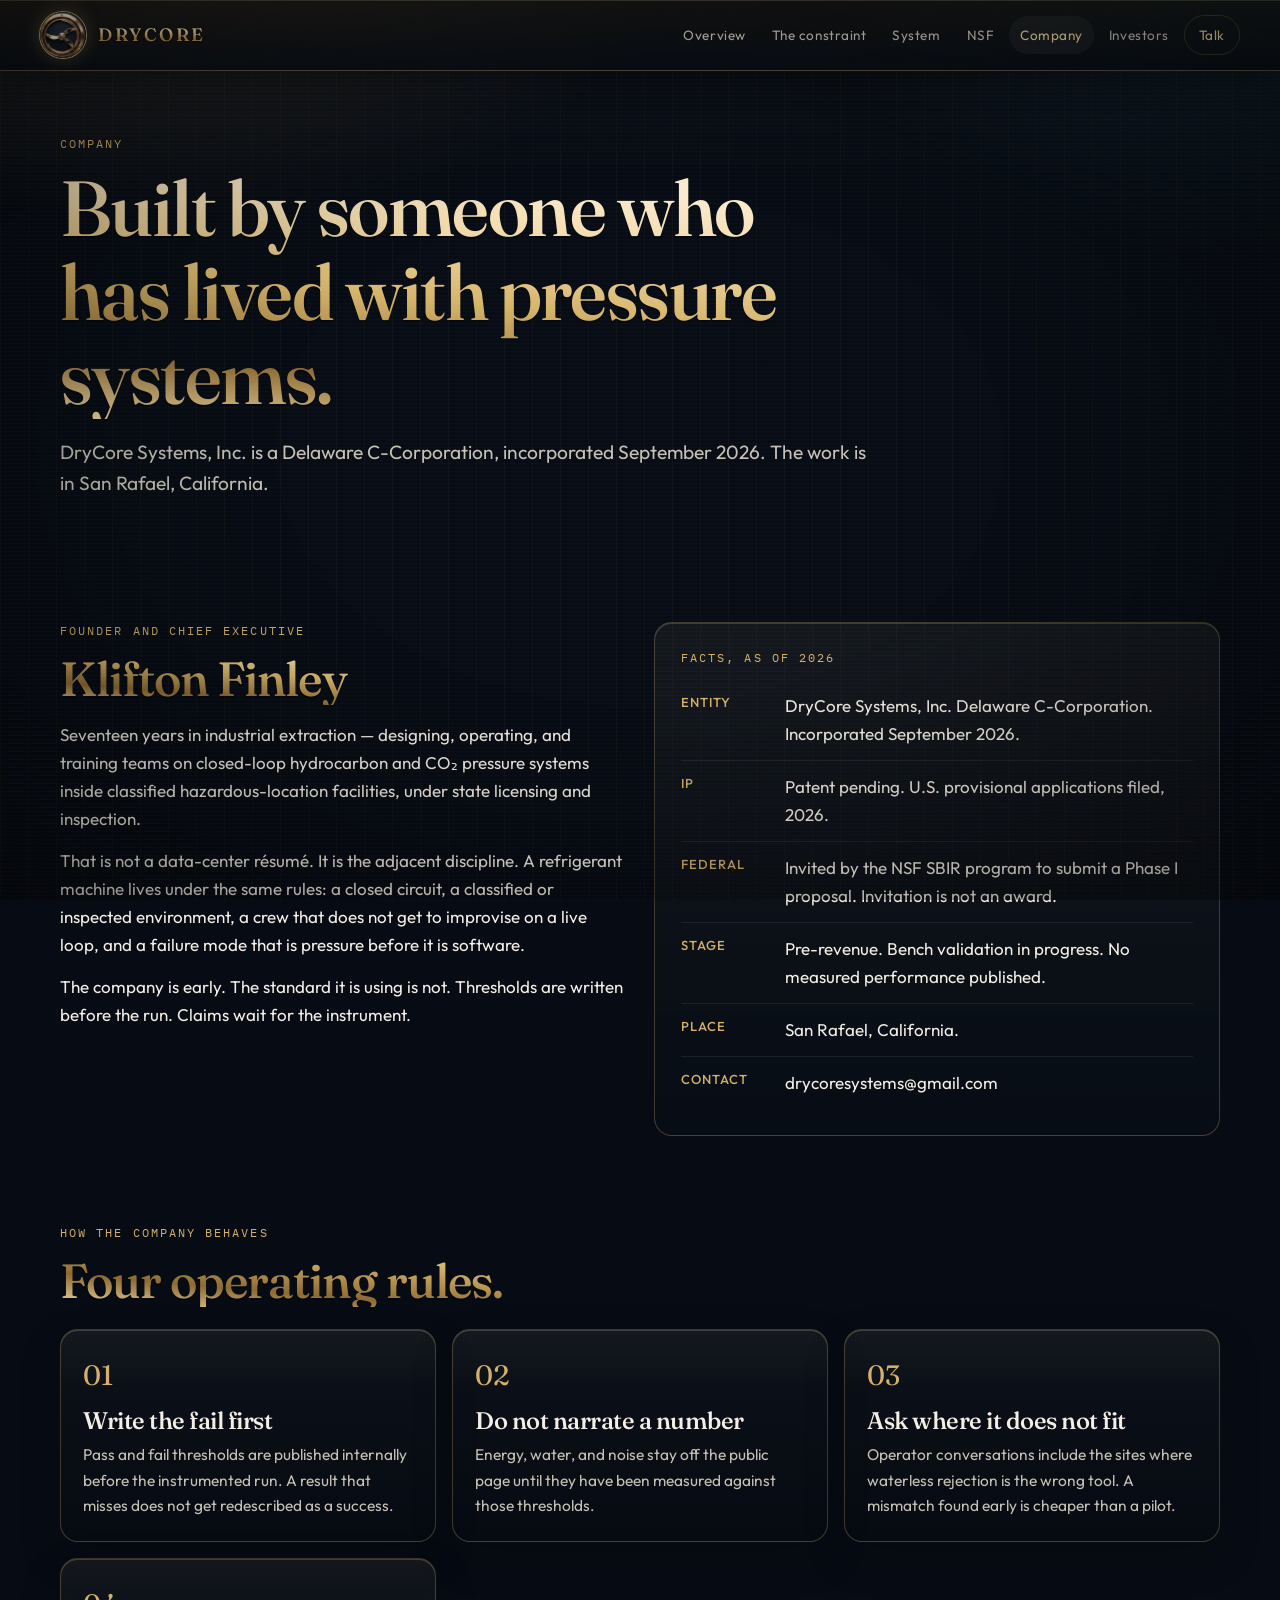
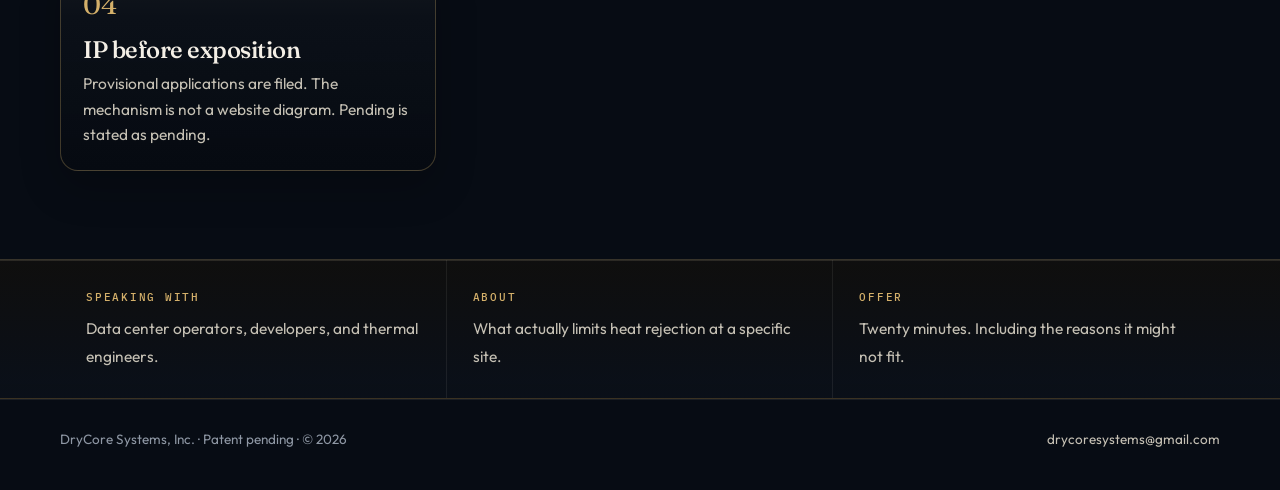
==== company.html @ 339e8fa3 "Add files via upload flatten asset paths" ====
<!doctype html>
<html lang="en">
<head>
<meta charset="utf-8">
<meta name="viewport" content="width=device-width,initial-scale=1">
<title>Company — DryCore Systems</title>
<meta name="description" content="DryCore Systems, Inc. Founder Klifton Finley. Delaware C-Corporation, September 2026. San Rafael, California.">
<meta name="theme-color" content="#070d16">
<link rel="preconnect" href="https://fonts.googleapis.com">
<link rel="preconnect" href="https://fonts.gstatic.com" crossorigin>
<link href="https://fonts.googleapis.com/css2?family=Fraunces:opsz,wght@9..144,500;9..144,600&family=IBM+Plex+Mono:wght@400;500&family=Outfit:wght@360;460;540&display=swap" rel="stylesheet">
<link rel="stylesheet" href="site.css">
<link rel="icon" href="emblem.jpg">
</head>
<body>
<div class="progress"></div>
<header class="nav">
  <a class="brand" href="index.html"><img src="emblem.jpg" alt=""><b>DRY<span>CORE</span></b></a>
  <button class="menu-btn" aria-label="Menu">Menu</button>
  <nav class="nav-links">
    <a href="index.html">Overview</a>
    <a href="problem.html">The constraint</a>
    <a href="technology.html">System</a>
    <a href="nsf.html">NSF</a>
    <a href="company.html" aria-current="page">Company</a>
    <a href="investors.html">Investors</a>
    <a class="nav-cta" href="contact.html">Talk</a>
  </nav>
</header>
<main>
  <div class="wrap page-hero">
    <p class="kicker">Company</p>
    <h1>Built by someone who has lived with pressure systems.</h1>
    <p class="lede" style="margin-top:18px">DryCore Systems, Inc. is a Delaware C-Corporation, incorporated September 2026. The work is in San Rafael, California.</p>
  </div>

  <section class="block">
    <div class="wrap two">
      <div>
        <p class="kicker">Founder and chief executive</p>
        <h2>Klifton Finley</h2>
        <p style="margin-top:16px">Seventeen years in industrial extraction — designing, operating, and training teams on closed-loop hydrocarbon and CO₂ pressure systems inside classified hazardous-location facilities, under state licensing and inspection.</p>
        <p>That is not a data-center résumé. It is the adjacent discipline. A refrigerant machine lives under the same rules: a closed circuit, a classified or inspected environment, a crew that does not get to improvise on a live loop, and a failure mode that is pressure before it is software.</p>
        <p>The company is early. The standard it is using is not. Thresholds are written before the run. Claims wait for the instrument.</p>
      </div>
      <div class="panel">
        <p class="kicker">Facts, as of 2026</p>
        <ul class="list">
          <li><strong>Entity</strong><span>DryCore Systems, Inc. Delaware C-Corporation. Incorporated September 2026.</span></li>
          <li><strong>IP</strong><span>Patent pending. U.S. provisional applications filed, 2026.</span></li>
          <li><strong>Federal</strong><span>Invited by the NSF SBIR program to submit a Phase I proposal. Invitation is not an award.</span></li>
          <li><strong>Stage</strong><span>Pre-revenue. Bench validation in progress. No measured performance published.</span></li>
          <li><strong>Place</strong><span>San Rafael, California.</span></li>
          <li><strong>Contact</strong><span>drycoresystems@gmail.com</span></li>
        </ul>
      </div>
    </div>
  </section>

  <section class="block" style="padding-top:0">
    <div class="wrap">
      <p class="kicker">How the company behaves</p>
      <h2>Four operating rules.</h2>
      <div class="cards" style="margin-top:22px">
        <article class="card"><div class="num">01</div><h3>Write the fail first</h3><p>Pass and fail thresholds are published internally before the instrumented run. A result that misses does not get redescribed as a success.</p></article>
        <article class="card"><div class="num">02</div><h3>Do not narrate a number</h3><p>Energy, water, and noise stay off the public page until they have been measured against those thresholds.</p></article>
        <article class="card"><div class="num">03</div><h3>Ask where it does not fit</h3><p>Operator conversations include the sites where waterless rejection is the wrong tool. A mismatch found early is cheaper than a pilot.</p></article>
        <article class="card"><div class="num">04</div><h3>IP before exposition</h3><p>Provisional applications are filed. The mechanism is not a website diagram. Pending is stated as pending.</p></article>
      </div>
    </div>
  </section>

  <section class="strip">
    <div class="wrap strip-grid">
      <article><b>Speaking with</b><span>Data center operators, developers, and thermal engineers.</span></article>
      <article><b>About</b><span>What actually limits heat rejection at a specific site.</span></article>
      <article><b>Offer</b><span>Twenty minutes. Including the reasons it might not fit.</span></article>
    </div>
  </section>
</main>
<footer>
  <div class="wrap foot">
    <div>DryCore Systems, Inc. · Patent pending · © 2026</div>
    <div><a href="mailto:drycoresystems@gmail.com">drycoresystems@gmail.com</a></div>
  </div>
</footer>
<script src="site.js"></script>
</body>
</html>
---- site.css ----
/* DryCore Systems — institutional site
   Palette from the mark: deep navy, brushed gold, cream.
   Night cyan and sunset amber used as secondary atmosphere only. */

:root {
  --navy: #070d16;
  --navy-2: #0c1624;
  --navy-3: #122033;
  --navy-4: #182a40;
  --gold: #d4b06a;
  --gold-2: #f0d7a2;
  --gold-dim: #8d7344;
  --bronze: #a88455;
  --ink: #f4efe6;
  --ink-2: #c5c0b4;
  --ink-3: #8e97a4;
  --line: rgba(212, 176, 106, 0.22);
  --line-soft: rgba(244, 239, 230, 0.08);
  --cyan: #7ee7f2;
  --cyan-dim: #1c6f7c;
  --amber: #e7a15a;
  --danger: #d67b6a;
  --shadow: 0 30px 80px rgba(0, 0, 0, 0.45);
  --serif: "Fraunces", "Iowan Old Style", Palatino, serif;
  --sans: "Outfit", "Avenir Next", "Segoe UI", sans-serif;
  --mono: "IBM Plex Mono", ui-monospace, monospace;
  --max: 1160px;
  --pad: clamp(20px, 4vw, 40px);
}

* { box-sizing: border-box; }
html { scroll-behavior: smooth; -webkit-text-size-adjust: 100%; }
body {
  margin: 0;
  color: var(--ink);
  font-family: var(--sans);
  font-size: 17px;
  line-height: 1.65;
  font-weight: 400;
  text-rendering: optimizeLegibility;
  background-color: #070c14;
  background-image:
    radial-gradient(900px 520px at 12% -10%, rgba(212, 176, 106, 0.16), transparent 60%),
    radial-gradient(800px 480px at 100% 0%, rgba(40, 110, 130, 0.18), transparent 55%),
    linear-gradient(180deg, rgba(255,255,255,0.025), transparent 180px),
    repeating-linear-gradient(0deg, rgba(244,239,230,0.015) 0 1px, transparent 1px 4px),
    repeating-linear-gradient(90deg, rgba(212,176,106,0.035) 0 1px, transparent 1px 28px);
  background-attachment: fixed;
}
body::before {
  content: "";
  pointer-events: none;
  position: fixed;
  inset: 0;
  z-index: 70;
  opacity: 0.18;
  background-image: url("data:image/svg+xml;utf8,<svg xmlns='http://www.w3.org/2000/svg' width='220' height='220'><filter id='n'><feTurbulence type='fractalNoise' baseFrequency='.8' numOctaves='2' stitchTiles='stitch'/></filter><rect width='100%' height='100%' filter='url(%23n)' opacity='.55'/></svg>");
  mix-blend-mode: overlay;
}
body::after {
  content: "";
  pointer-events: none;
  position: fixed;
  inset: 0;
  z-index: 69;
  background: radial-gradient(ellipse at center, transparent 40%, rgba(0,0,0,.45) 100%);
}
::selection { background: rgba(212, 176, 106, 0.35); color: #fff; }
img { max-width: 100%; display: block; }
a { color: var(--gold-2); text-decoration: none; }
button, input, textarea { font-family: inherit; }

.progress {
  position: fixed; top: 0; left: 0; height: 2px; width: 0;
  background: linear-gradient(90deg, var(--bronze), var(--gold-2));
  z-index: 100;
}

/* nav */
.nav {
  position: sticky; top: 0; z-index: 40;
  display: flex; align-items: center; justify-content: space-between;
  gap: 18px;
  padding: 12px var(--pad);
  background:
    linear-gradient(180deg, rgba(28, 24, 16, 0.55), rgba(7, 13, 22, 0.82));
  backdrop-filter: blur(18px);
  border-bottom: 1px solid rgba(240, 215, 162, 0.28);
  box-shadow: inset 0 1px 0 rgba(255, 236, 196, 0.18), 0 10px 30px rgba(0,0,0,.28);
}
.brand {
  display: flex; align-items: center; gap: 12px;
  color: var(--ink); letter-spacing: 0.18em;
  font-weight: 560; font-size: 14px;
}
.brand img {
  width: 46px; height: 46px; border-radius: 50%;
  object-fit: cover; object-position: 42% 48%;
  box-shadow:
    0 0 0 1px rgba(240, 215, 162, 0.7),
    0 0 18px rgba(212, 176, 106, 0.35),
    inset 0 0 0 1px rgba(0,0,0,.4);
}
.brand b {
  font-family: var(--serif);
  font-weight: 520;
  font-size: 18px;
  letter-spacing: 0.14em;
  background: linear-gradient(180deg, #fff6df 0%, #f0d7a2 38%, #b8893e 62%, #f3e2b8 100%);
  -webkit-background-clip: text;
  background-clip: text;
  color: transparent;
  filter: drop-shadow(0 1px 0 rgba(0,0,0,.45));
}
.brand b span { color: inherit; }
.nav-links { display: flex; align-items: center; gap: 4px; }
.nav-links a {
  color: var(--ink-2); font-size: 13.5px; letter-spacing: 0.04em;
  padding: 8px 11px; border-radius: 999px;
}
.nav-links a:hover, .nav-links a[aria-current="page"] { color: var(--ink); background: rgba(244, 239, 230, 0.05); }
.nav-links a[aria-current="page"] { color: var(--gold-2); }
.nav-cta {
  border: 1px solid var(--line) !important;
  color: var(--gold-2) !important;
  padding: 8px 14px !important;
}
.menu-btn {
  display: none; background: transparent; color: var(--ink);
  border: 1px solid var(--line); border-radius: 8px; padding: 8px 10px;
}

/* layout */
.wrap { width: min(var(--max), calc(100% - var(--pad) * 2)); margin-inline: auto; }
.kicker {
  font-family: var(--mono); font-size: 11.5px; letter-spacing: 0.18em;
  text-transform: uppercase; color: var(--gold); margin: 0 0 12px;
}
h1, h2, h3 { font-family: var(--serif); font-weight: 520; letter-spacing: -0.02em; line-height: 1.08; margin: 0; }
h1, h2 {
  background: linear-gradient(185deg, #fff8e8 0%, #f4ddb0 28%, #d7b56a 52%, #8d6a32 78%, #f0d7a2 100%);
  -webkit-background-clip: text;
  background-clip: text;
  color: transparent;
  filter: drop-shadow(0 2px 0 rgba(0,0,0,.35));
}
h1 { font-size: clamp(40px, 6.4vw, 78px); font-weight: 560; }
h2 { font-size: clamp(30px, 4vw, 48px); }
h3 { font-size: clamp(22px, 2vw, 28px); color: #f4efe6; }
.lede { color: var(--ink-2); font-size: clamp(17px, 1.5vw, 20px); max-width: 62ch; }
p { margin: 0 0 14px; }
.muted { color: var(--ink-3); }
.gold { color: var(--gold-2); }

.btn {
  display: inline-flex; align-items: center; gap: 8px;
  border-radius: 999px; padding: 12px 18px;
  border: 1px solid var(--line); color: var(--ink);
  background: transparent; cursor: pointer; font-size: 14.5px;
}
.btn-gold {
  background: linear-gradient(180deg, #e6cc90, #b8924e);
  color: #1a140a; border-color: transparent; font-weight: 560;
}
.btn-gold:hover { filter: brightness(1.06); }
.btn-ghost:hover { border-color: var(--gold); color: var(--gold-2); }

/* hero */
.hero {
  position: relative;
  min-height: calc(100vh - 70px);
  display: grid;
  grid-template-columns: 1.05fr 0.95fr;
  gap: 40px;
  align-items: center;
  padding: 36px 0 64px;
  overflow: hidden;
}
.hero::after {
  content: "";
  position: absolute; inset: auto -10% -20% 30%;
  height: 55%;
  background: radial-gradient(ellipse at center, rgba(212, 176, 106, 0.14), transparent 68%);
  pointer-events: none;
}
.mark-stage {
  position: relative;
  width: min(520px, 100%);
  aspect-ratio: 1;
  margin-inline: auto;
}
.mark-stage img.emblem {
  width: 78%; height: 78%;
  object-fit: cover; object-position: 46% 50%;
  border-radius: 50%;
  position: absolute; inset: 11%;
  box-shadow: 0 20px 60px rgba(0,0,0,.45), inset 0 0 0 1px rgba(240, 215, 162, 0.25);
}
.ring {
  position: absolute; inset: 0; border-radius: 50%;
  border: 1px solid rgba(212, 176, 106, 0.35);
  animation: spin 48s linear infinite;
}
.ring::before, .ring::after {
  content: ""; position: absolute; width: 7px; height: 7px; border-radius: 50%;
  background: var(--gold-2); box-shadow: 0 0 12px var(--gold);
}
.ring::before { top: 8%; left: 50%; }
.ring::after { bottom: 14%; left: 18%; background: #efe6d4; }
.ring-2 { inset: 7%; border-style: dashed; animation-duration: 80s; animation-direction: reverse; opacity: 0.7; }
.glow {
  position: absolute; width: 180px; height: 180px; border-radius: 50%;
  background: radial-gradient(circle, rgba(126, 231, 242, 0.18), transparent 70%);
  pointer-events: none; transform: translate(-50%, -50%);
  left: 50%; top: 50%;
}
.hero-copy { position: relative; z-index: 1; }
.word {
  font-family: var(--serif); font-weight: 500;
  font-size: clamp(52px, 7vw, 92px); letter-spacing: -0.03em; line-height: 0.9;
}
.word span { color: var(--gold-2); }
.sys {
  margin-top: 10px; letter-spacing: 0.42em; font-size: 13px; color: var(--ink-3);
}
.rule {
  height: 1px; width: min(420px, 100%);
  background: linear-gradient(90deg, var(--gold), transparent);
  margin: 16px 0 14px;
}
.micro {
  font-family: var(--mono); letter-spacing: 0.22em; font-size: 12px; color: var(--ink-2);
}
.hero h1 { font-size: clamp(32px, 3.6vw, 48px); margin-top: 28px; max-width: 16ch; }
.hero .lede { margin-top: 16px; }
.hero-actions { display: flex; gap: 12px; flex-wrap: wrap; margin-top: 26px; }
.pills { display: flex; flex-wrap: wrap; gap: 8px; margin-top: 28px; }
.pill {
  font-size: 12px; letter-spacing: 0.06em; color: var(--ink-2);
  border: 1px solid var(--line-soft); border-radius: 999px; padding: 6px 10px;
  background: rgba(255,255,255,0.02);
}

/* strips */
.strip {
  border-block: 1px solid rgba(212, 176, 106, 0.22);
  background:
    linear-gradient(180deg, rgba(18, 16, 12, 0.72), rgba(10, 16, 26, 0.78));
  box-shadow: inset 0 1px 0 rgba(255, 236, 196, 0.12);
}
.strip-grid {
  display: grid; grid-template-columns: repeat(3, 1fr);
}
.strip-grid article { padding: 28px 26px; border-right: 1px solid var(--line-soft); }
.strip-grid article:last-child { border-right: 0; }
.strip b {
  display: block; font-family: var(--mono); font-size: 11px; letter-spacing: 0.16em;
  text-transform: uppercase; color: var(--gold); font-weight: 450; margin-bottom: 8px;
}
.strip span { color: var(--ink-2); font-size: 15.5px; }

section.block { padding: 88px 0; }
.section-head { display: grid; grid-template-columns: 0.8fr 1.2fr; gap: 32px; margin-bottom: 36px; align-items: end; }

.cards { display: grid; grid-template-columns: repeat(3, 1fr); gap: 16px; }
.card {
  background:
    linear-gradient(180deg, rgba(255, 236, 196, 0.06), rgba(255,255,255,0.02) 28%, rgba(0,0,0,.12));
  border: 1px solid rgba(212, 176, 106, 0.28);
  border-radius: 18px;
  padding: 22px;
  min-height: 180px;
  box-shadow: inset 0 1px 0 rgba(255, 236, 196, 0.18), 0 16px 40px rgba(0,0,0,.22);
  transition: border-color .25s ease, transform .25s ease;
}
.card:hover { border-color: var(--line); transform: translateY(-3px); }
.card .num {
  font-family: var(--serif); color: var(--gold); font-size: 28px;
}
.card h3 { margin: 10px 0 8px; font-size: 24px; }
.card p { color: var(--ink-2); margin: 0; font-size: 15.5px; }

/* vision band */
.vision {
  display: grid; grid-template-columns: 1.15fr 0.85fr; min-height: 560px;
  border-block: 1px solid var(--line-soft);
}
.vision figure { margin: 0; position: relative; overflow: hidden; min-height: 320px; }
.vision img { width: 100%; height: 100%; object-fit: cover; }
.vision figcaption {
  position: absolute; left: 16px; bottom: 16px; right: 16px;
  background: rgba(7, 13, 22, 0.72); backdrop-filter: blur(8px);
  border: 1px solid var(--line-soft); border-radius: 12px; padding: 12px 14px;
  font-size: 13px; color: var(--ink-2);
}
.vision-copy { padding: clamp(28px, 4vw, 56px); display: flex; flex-direction: column; justify-content: center; background: #09111b; }
.compare {
  position: relative; height: 100%; min-height: 420px; overflow: hidden; cursor: ew-resize;
}
.compare img { position: absolute; inset: 0; width: 100%; height: 100%; object-fit: cover; }
.compare .top { clip-path: inset(0 50% 0 0); }
.compare .handle {
  position: absolute; top: 0; bottom: 0; left: 50%; width: 1px;
  background: var(--gold-2); transform: translateX(-50%);
}
.compare .handle span {
  position: absolute; top: 50%; left: 50%; transform: translate(-50%, -50%);
  width: 36px; height: 36px; border-radius: 50%;
  background: #0c1624; border: 1px solid var(--gold);
  display: grid; place-items: center; color: var(--gold-2); font-size: 12px;
}

/* diagram */
.diagram {
  display: grid; grid-template-columns: 1.1fr 0.9fr; gap: 28px; align-items: center;
}
.path {
  display: grid; gap: 10px;
}
.node {
  display: grid; grid-template-columns: 54px 1fr; gap: 12px; align-items: center;
  padding: 12px; border: 1px solid var(--line-soft); border-radius: 14px;
  background: rgba(255,255,255,0.02);
}
.node i {
  width: 54px; height: 54px; border-radius: 50%;
  display: grid; place-items: center;
  border: 1px solid var(--line); color: var(--gold-2);
  font-family: var(--mono); font-style: normal; font-size: 12px;
}
.flow {
  height: 22px; margin-left: 26px; width: 1px;
  background: linear-gradient(var(--gold), var(--cyan));
  position: relative;
}
.flow::after {
  content: ""; position: absolute; left: -3px; width: 7px; height: 7px; border-radius: 50%;
  background: var(--cyan); animation: drop 2.4s linear infinite;
}

.two { display: grid; grid-template-columns: 1fr 1fr; gap: 28px; }
.panel {
  border: 1px solid rgba(212, 176, 106, 0.28);
  border-radius: 18px;
  padding: 26px;
  background:
    linear-gradient(180deg, rgba(255,236,196,0.05), rgba(8,14,22,.55));
  box-shadow: inset 0 1px 0 rgba(255,236,196,.16);
}
.list { margin: 0; padding: 0; list-style: none; }
.list li {
  padding: 12px 0; border-bottom: 1px solid var(--line-soft);
  display: grid; grid-template-columns: 92px 1fr; gap: 12px;
}
.list li:last-child { border-bottom: 0; }
.list strong { color: var(--gold); font-weight: 500; font-size: 13px; letter-spacing: 0.08em; text-transform: uppercase; }

/* investors */
.metrics { display: grid; grid-template-columns: repeat(4, 1fr); gap: 12px; }
.metric {
  padding: 18px; border-radius: 16px; border: 1px solid var(--line-soft);
  background: #0c1624;
}
.metric em { font-style: normal; font-family: var(--serif); font-size: 28px; color: var(--gold-2); display: block; }
.metric span { color: var(--ink-3); font-size: 13px; display: block; margin-top: 6px; }
.chart {
  border: 1px solid var(--line-soft); border-radius: 18px; padding: 22px;
  background: linear-gradient(180deg, #0d1826, #0a121c);
}
.bars { display: flex; align-items: flex-end; gap: 18px; height: 220px; margin-top: 18px; }
.bar { flex: 1; display: flex; flex-direction: column; justify-content: flex-end; align-items: center; gap: 8px; height: 100%; }
.bar .fill {
  width: 100%; border-radius: 10px 10px 4px 4px;
  background: linear-gradient(180deg, var(--gold-2), #8a6840);
  transform-origin: bottom; transform: scaleY(0); animation: grow 1.1s ease forwards;
}
.bar.alt .fill { background: linear-gradient(180deg, var(--cyan), #145e68); }
.bar small { color: var(--ink-3); font-size: 12px; text-align: center; }
.gates { display: grid; gap: 0; }
.gate {
  display: grid; grid-template-columns: 120px 1fr; gap: 18px;
  padding: 18px 0; border-top: 1px solid var(--line-soft);
}
.gate .when { font-family: var(--mono); color: var(--gold); font-size: 12px; letter-spacing: 0.12em; }
.alloc { display: grid; gap: 10px; }
.alloc-row { display: grid; grid-template-columns: 180px 1fr 42px; gap: 10px; align-items: center; font-size: 14px; color: var(--ink-2); }
.track { height: 8px; background: #182433; border-radius: 99px; overflow: hidden; }
.track span { display: block; height: 100%; background: linear-gradient(90deg, var(--bronze), var(--gold-2)); width: 0; animation: widen 1.1s ease forwards; }
.note {
  font-size: 13px; color: var(--ink-3); border-left: 2px solid var(--gold-dim); padding-left: 12px;
}

.toggle { display: flex; gap: 8px; flex-wrap: wrap; margin: 8px 0 0; }
.toggle button {
  background: transparent; color: var(--ink-2); border: 1px solid var(--line-soft);
  border-radius: 999px; padding: 7px 12px; cursor: pointer;
}
.toggle button[aria-pressed="true"] { color: #1a140a; background: var(--gold); border-color: var(--gold); }

/* contact */
form { display: grid; gap: 12px; }
label { display: grid; gap: 6px; font-size: 13px; color: var(--ink-3); letter-spacing: 0.04em; }
input, textarea {
  background: #0c1624; color: var(--ink); border: 1px solid var(--line-soft);
  border-radius: 12px; padding: 12px 14px; font-size: 16px;
}
input:focus, textarea:focus { outline: 2px solid rgba(212,176,106,.45); border-color: var(--gold); }
.form-row { display: grid; grid-template-columns: 1fr 1fr; gap: 12px; }
.toast { display: none; color: var(--gold-2); font-size: 14px; }

footer {
  border-top: 1px solid var(--line-soft);
  padding: 28px 0 40px; color: var(--ink-3); font-size: 13.5px;
}
.foot { display: flex; justify-content: space-between; gap: 18px; flex-wrap: wrap; }
.foot a { color: var(--ink-2); }

.reveal { opacity: 0; transform: translateY(16px); animation: rise .8s ease forwards; }
.d1 { animation-delay: .08s; } .d2 { animation-delay: .16s; } .d3 { animation-delay: .24s; } .d4 { animation-delay: .32s; }

@keyframes spin { to { transform: rotate(360deg); } }
@keyframes drop { from { top: -4px; opacity: 0; } 20% { opacity: 1; } to { top: 18px; opacity: 0; } }
@keyframes rise { to { opacity: 1; transform: none; } }
@keyframes grow { to { transform: scaleY(1); } }
@keyframes widen { to { width: var(--w); } }

.page-hero { padding: 64px 0 20px; }
.page-hero h1 { max-width: 16ch; }

table { width: 100%; border-collapse: collapse; font-size: 14.5px; }
th, td { text-align: left; padding: 12px 10px; border-bottom: 1px solid var(--line-soft); vertical-align: top; }
th { color: var(--gold); font-weight: 500; font-size: 12px; letter-spacing: 0.1em; text-transform: uppercase; }
td { color: var(--ink-2); }

@media (max-width: 900px) {
  .hero, .section-head, .vision, .diagram, .two, .strip-grid, .cards, .metrics { grid-template-columns: 1fr; }
  .strip-grid article { border-right: 0; border-bottom: 1px solid var(--line-soft); }
  .menu-btn { display: inline-flex; }
  .nav-links {
    display: none; position: absolute; top: 68px; left: 12px; right: 12px;
    flex-direction: column; align-items: stretch;
    background: #0c1624; border: 1px solid var(--line); border-radius: 16px; padding: 10px;
  }
  .nav-links.open { display: flex; }
  .form-row, .gate, .alloc-row, .list li { grid-template-columns: 1fr; }
  .hero { min-height: auto; padding-top: 18px; }
  h1 { font-size: clamp(36px, 10vw, 56px); }
}
.intro {
  position: fixed; inset: 0; z-index: 90;
  background: #070d16;
  display: grid; place-items: center;
  transition: opacity .7s ease, visibility .7s ease;
}
.intro.done { opacity: 0; visibility: hidden; pointer-events: none; }
.intro video {
  width: 100%; height: 100%; object-fit: cover; background: #070d16;
}
.intro-ui {
  position: absolute; left: 0; right: 0; bottom: 0;
  display: flex; justify-content: space-between; align-items: flex-end; gap: 16px;
  padding: 22px var(--pad) 26px;
  background: linear-gradient(transparent, rgba(7,13,22,.72));
}
.intro-ui p { margin: 0; color: var(--ink-2); font-size: 13px; max-width: 46ch; }
.intro-actions { display: flex; gap: 8px; }
.intro-actions button {
  background: rgba(7,13,22,.55); color: var(--ink);
  border: 1px solid var(--line); border-radius: 999px;
  padding: 8px 14px; cursor: pointer; font-size: 13px;
}
.intro-actions button.gold {
  background: linear-gradient(180deg, #e6cc90, #b8924e); color: #1a140a; border-color: transparent;
}
body.intro-lock { overflow: hidden; }

.nav-over { position: absolute; top: 0; left: 0; right: 0; background: linear-gradient(180deg, rgba(7,13,22,.72), transparent); border-bottom: 0; }
.stage { position: relative; min-height: 100vh; display: grid; align-items: end; overflow: hidden; background: #070d16 url("vision-warm.jpg") center/cover; }
.stage video { position: absolute; inset: 0; width: 100%; height: 100%; object-fit: cover; }
.stage-shade { position: absolute; inset: 0; background: linear-gradient(90deg, rgba(7,13,22,.88) 0%, rgba(7,13,22,.55) 46%, rgba(7,13,22,.15) 100%), linear-gradient(transparent, rgba(7,13,22,.7)); }
.stage-copy { position: relative; z-index: 1; padding: 120px 0 72px; }
.stage-mark { width: 84px; height: 84px; border-radius: 50%; object-fit: cover; object-position: 42% 48%; box-shadow: 0 0 0 1px rgba(212,176,106,.5); margin-bottom: 18px; }
.stage h1 { max-width: 14ch; }
.stage-note { position: absolute; right: 22px; bottom: 18px; z-index: 1; margin: 0; font-size: 12px; color: #d9d3c6; }

@media (prefers-reduced-motion: reduce) {
  .intro { display: none; }
  *, *::before, *::after { animation: none !important; transition: none !important; }
  .reveal { opacity: 1; transform: none; }
  .bar .fill { transform: none; }
  .track span { width: var(--w); }
}

/* ── Added: water scale calculator ─────────────────────────────── */
.calc {
  margin-top: 26px;
  background: var(--navy-2);
  border: 1px solid var(--line);
  border-radius: 14px;
  padding: clamp(18px, 3vw, 26px);
}
.calc label { display: block; font-family: var(--sans); font-size: 14px; color: var(--ink-2); margin-bottom: 12px; }
.calc label b { font-family: var(--mono); color: var(--gold-2); font-weight: 500; }
.calc input[type="range"] { width: 100%; accent-color: var(--gold); height: 30px; cursor: pointer; }
.calc .ends { display: flex; justify-content: space-between; font-family: var(--mono); font-size: 12px; color: var(--ink-3); margin-top: -2px; }
.calc .out { display: grid; gap: 16px; margin-top: 22px; }
@media (min-width: 620px) { .calc .out { grid-template-columns: repeat(3, 1fr); } }
.calc .out div { min-width: 0; }
.calc .out b {
  display: block; font-family: var(--serif); font-weight: 600;
  font-size: clamp(24px, 5vw, 32px); color: var(--gold-2); line-height: 1.05;
}
.calc .out span { display: block; font-family: var(--sans); font-size: 13px; color: var(--ink-3); margin-top: 5px; line-height: 1.4; }
.calc .band {
  margin-top: 20px; padding-top: 16px; border-top: 1px solid var(--line-soft);
  font-family: var(--sans); font-size: 14px; color: var(--ink-2);
}
.calc .band strong { color: var(--ink); font-weight: 500; }

/* ── Added: segment ladder (TAM → served segment) ──────────────── */
.ladder { display: grid; gap: 12px; margin-top: 22px; }
.ladder .rung {
  display: grid; grid-template-columns: 1fr; gap: 6px;
  background: var(--navy-2); border: 1px solid var(--line-soft);
  border-left: 3px solid var(--gold-dim); border-radius: 10px; padding: 14px 16px;
}
.ladder .rung.focus { border-left-color: var(--gold); background: var(--navy-3); }
.ladder .rung em { font-style: normal; font-family: var(--mono); font-size: 12px; letter-spacing: .08em; text-transform: uppercase; color: var(--ink-3); }
.ladder .rung b { font-family: var(--serif); font-weight: 600; font-size: clamp(19px, 3.4vw, 24px); color: var(--ink); }
.ladder .rung span { font-family: var(--sans); font-size: 14px; color: var(--ink-2); line-height: 1.5; }
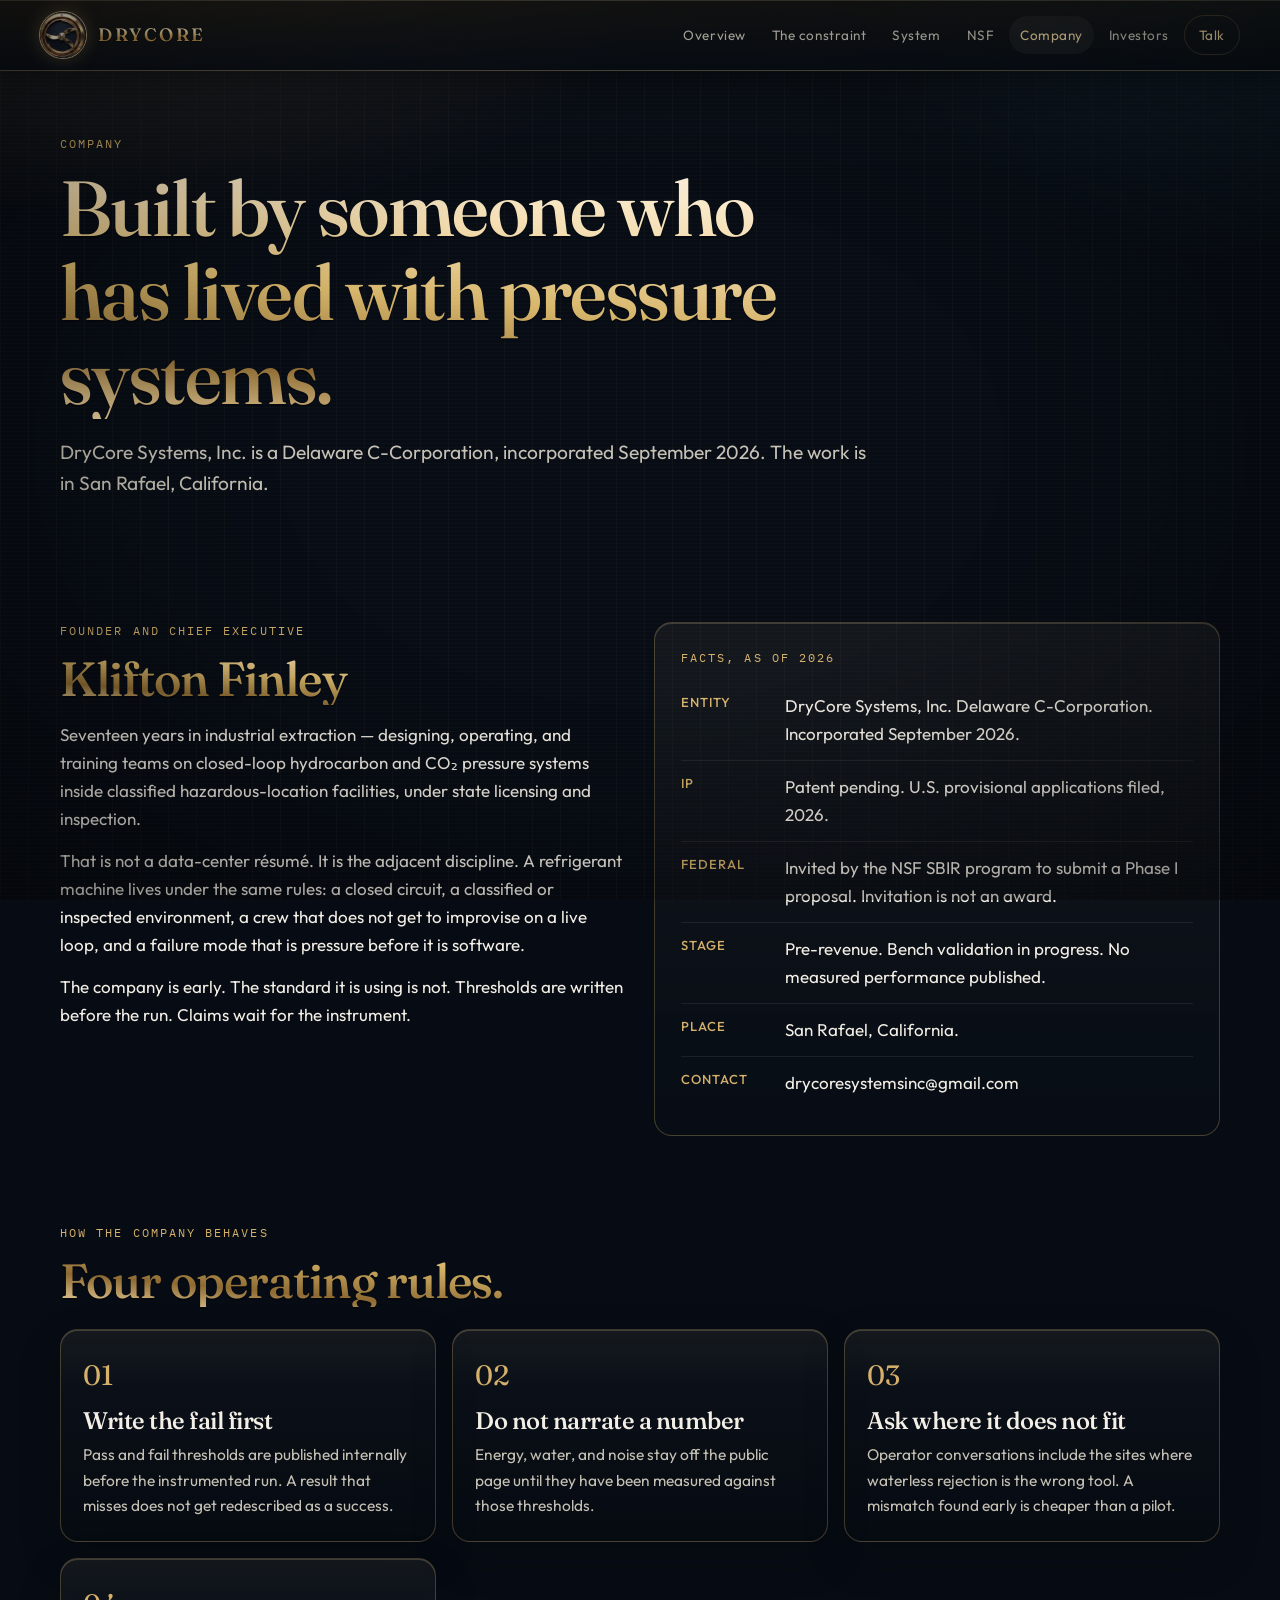
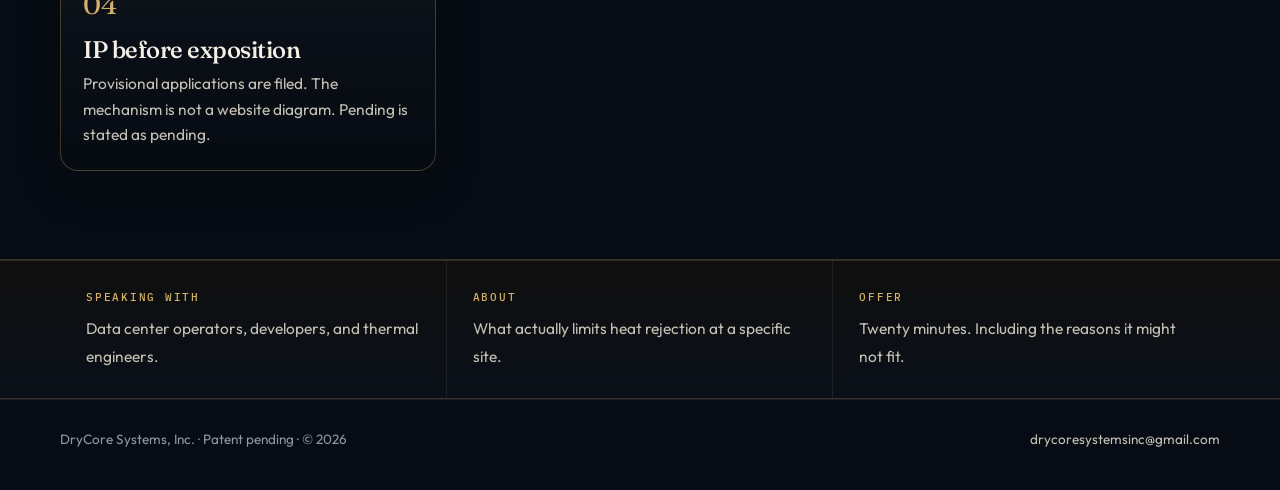
==== commit 8b9995a4: "Add files via upload update email and EPRI citations" ====
--- a/company.html
+++ b/company.html
@@ -51,7 +51,7 @@
           <li><strong>Federal</strong><span>Invited by the NSF SBIR program to submit a Phase I proposal. Invitation is not an award.</span></li>
           <li><strong>Stage</strong><span>Pre-revenue. Bench validation in progress. No measured performance published.</span></li>
           <li><strong>Place</strong><span>San Rafael, California.</span></li>
-          <li><strong>Contact</strong><span>drycoresystems@gmail.com</span></li>
+          <li><strong>Contact</strong><span>drycoresystemsinc@gmail.com</span></li>
         </ul>
       </div>
     </div>
@@ -81,7 +81,7 @@
 <footer>
   <div class="wrap foot">
     <div>DryCore Systems, Inc. · Patent pending · © 2026</div>
-    <div><a href="mailto:drycoresystems@gmail.com">drycoresystems@gmail.com</a></div>
+    <div><a href="mailto:drycoresystemsinc@gmail.com">drycoresystemsinc@gmail.com</a></div>
   </div>
 </footer>
 <script src="site.js"></script>
